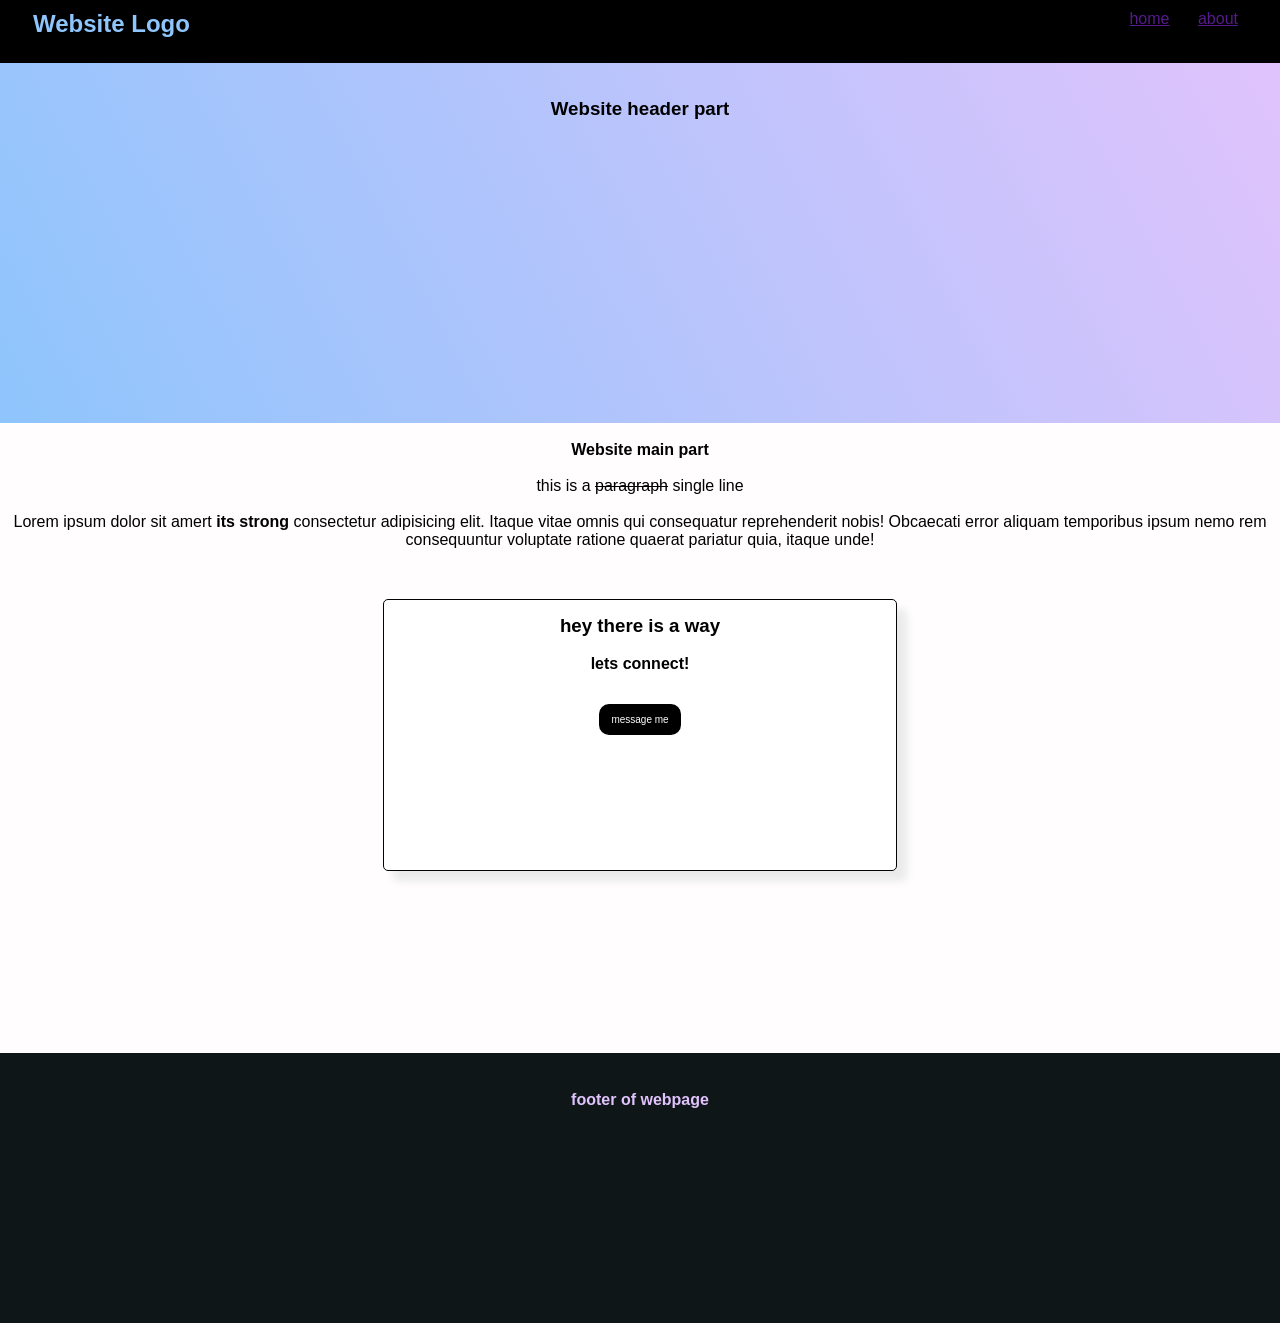
==== web.html @ 31549b7d "Initial" ====
<!DOCTYPE html>
<html lang="en">
<head>
    <meta charset="UTF-8">
    <meta http-equiv="X-UA-Compatible" content="IE=edge">
    <meta name="viewport" content="widthdevice-width, initial-scale=1.0">
    <title>exampe</title>
    <link rel="stylesheet" href="style.css">
</head>
<body>
    <!--the first section is the navigation bar which contains the website logo and other main links-->
    <section class="nav">
        <div class="logo"><h1>Website Logo</h1></div>
        <div class="nav-left">
           <a href="">home</a>
           <a href="">about</a>
            
        </div>
        
    </section>

    <!--the header section is the area where the most thrilling part is displayed. it can be video,image,corousels,etc..-->

    <section class="header">
        <h3>Website header part</h3>
    </section>

    <!--so called  main.. i just named it lol! :) -->

    <section class="main">
        <br><!--lets get a line break just for boootification....-->

        <!--h4 stands for the default heading of size 4th as of a heading text it can from h1 to h6-->
        <h4>Website main part</h4>

        <br><!--again lets take a break-->

        <p>this is a <strike>paragraph</strike> single line </p>
        <br><!--and again :) -->

        <p>Lorem ipsum dolor sit amert <strong>its strong </strong> consectetur adipisicing elit. Itaque vitae omnis qui consequatur reprehenderit nobis! Obcaecati error aliquam temporibus ipsum nemo rem consequuntur voluptate ratione quaerat pariatur quia, itaque unde!</p>
    
        <!--a div is a division or a collection of certain elements.. its a small group-->
        <div class="inside-div">
            <h3>hey there is a way</h3>
            <br>
            <h4>lets connect!</h4>
            <br><br>
            <!--this is how you can include a link to other page or to some divs or sections in the same page-->
            <a id="connect" href="" >message me</a>

        </div>

    </section>
    <!--lol dont stop!!! just create as much sections as you need... explore the process dude..-->
    
    
    
    <section class="footer">
        <br>
        <h4>footer of webpage</h4>
    </section>
</body>
</html>
---- style.css ----
*{
    padding: 0%;
    margin: 0%;
    font-family: 'Lucida Sans', 'Lucida Sans Regular', 'Lucida Grande', 'Lucida Sans Unicode', Geneva, Verdana, sans-serif;
    scroll-behavior: smooth;
}

/* the 3 code collections below is for styling the scrollbar*/
body::-webkit-scrollbar {
    width: 0px;
}

::-webkit-scrollbar-thumb {
     background:  rgb(255 204 62);;
     border-radius: 50px;
}

::-webkit-scrollbar-track {
     background: #ffffff; 
}

/* style code for the nav section*/
.nav{
    width: 100%;
    height: 7vh;
    display: inline-flex;
    background-color: black;
    flex-direction: row;
}

.logo{
    width: 30%;
}

.nav-left{
    margin-right: 30px;
    width: 70%;
    text-align: right;
    
}

.nav-left a{
    display: inline-flex;
    padding: 10px 12px;
}

.nav h1{padding-left: 3px;
    color: #8EC5FC;
    padding-top: 10px;
    margin-left: 30px;
}

/* style code for the header section*/
.header{    
    height:40vh;
    
       
    /*
    background: url(images/header.png);
    background-position: center;
    background-repeat: no-repeat;
    background-size: cover;
 */
    background-color: #8EC5FC;
    background-image: linear-gradient(62deg, #8EC5FC 0%, #E0C3FC 100%);
    
    margin: auto;
    display: flexbox;
}

.header h3{
    padding-top: 35px;
    text-align: center;
}

/* style code for the main section*/

.main{
text-align: center;
min-height: 70vh;
height: max-content;
justify-content: center;
background-color: #fffdfd;
}

.inside-div{
    min-height: 30vh;
    height: auto;
    margin:50px auto;
    width: 40%;
    background-color: rgb(255, 255, 255);
    justify-content: center;
    border: .3px solid rgb(3, 3, 3);
    border-radius: 5px;
    box-shadow: 10px 10px 8px #eaeaea;;
    
}

.inside-div h3{
    margin-top: 15px;
}


.inside-div a{
    padding: 10px 12px;
    border-radius: 10px;
    background-color: black;
    text-decoration:none;
    color: white;
    font-size: 10px;
    
}
/*your space to style*/



/*your space to style*/
.footer{
    min-height: 30vh;
    text-align: center;
    color: #E0C3FC;
    background-color: rgb(15, 22, 24);
}

.footer h4{
    padding-top: 20px;
}
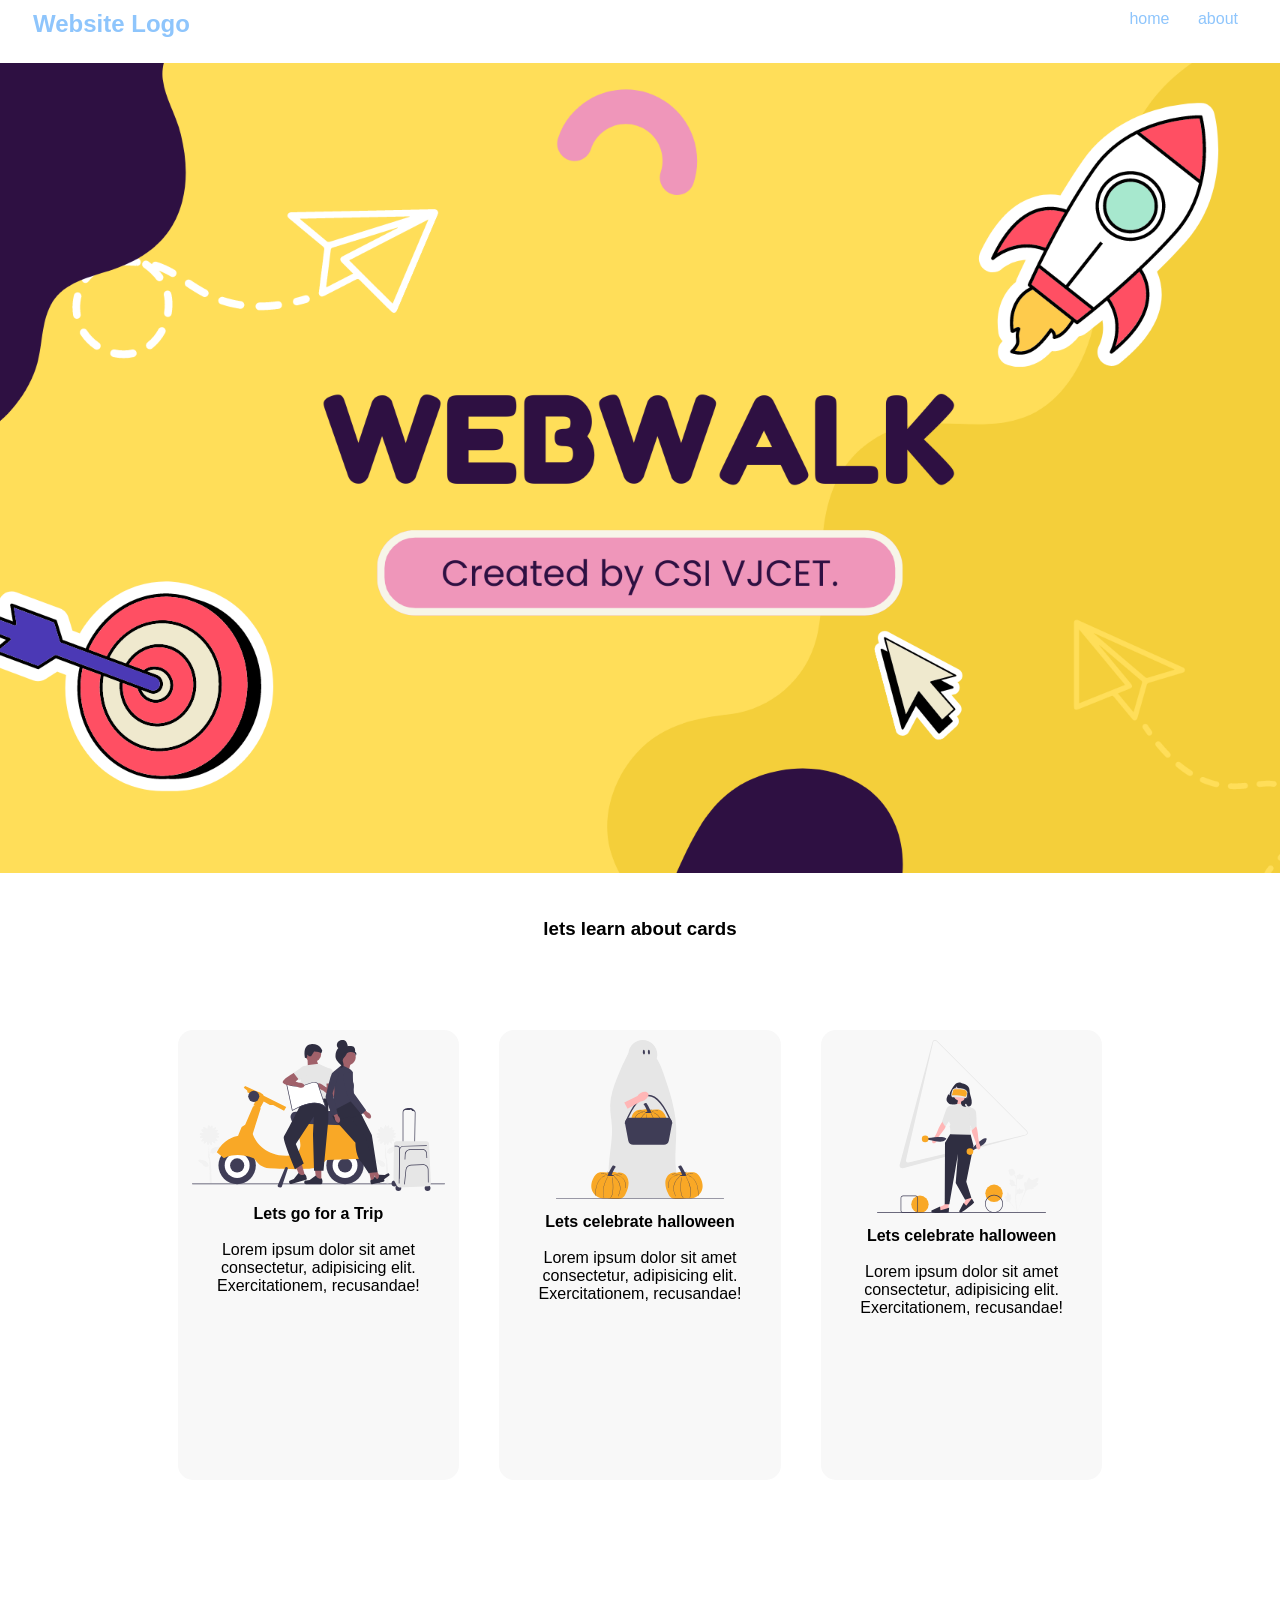
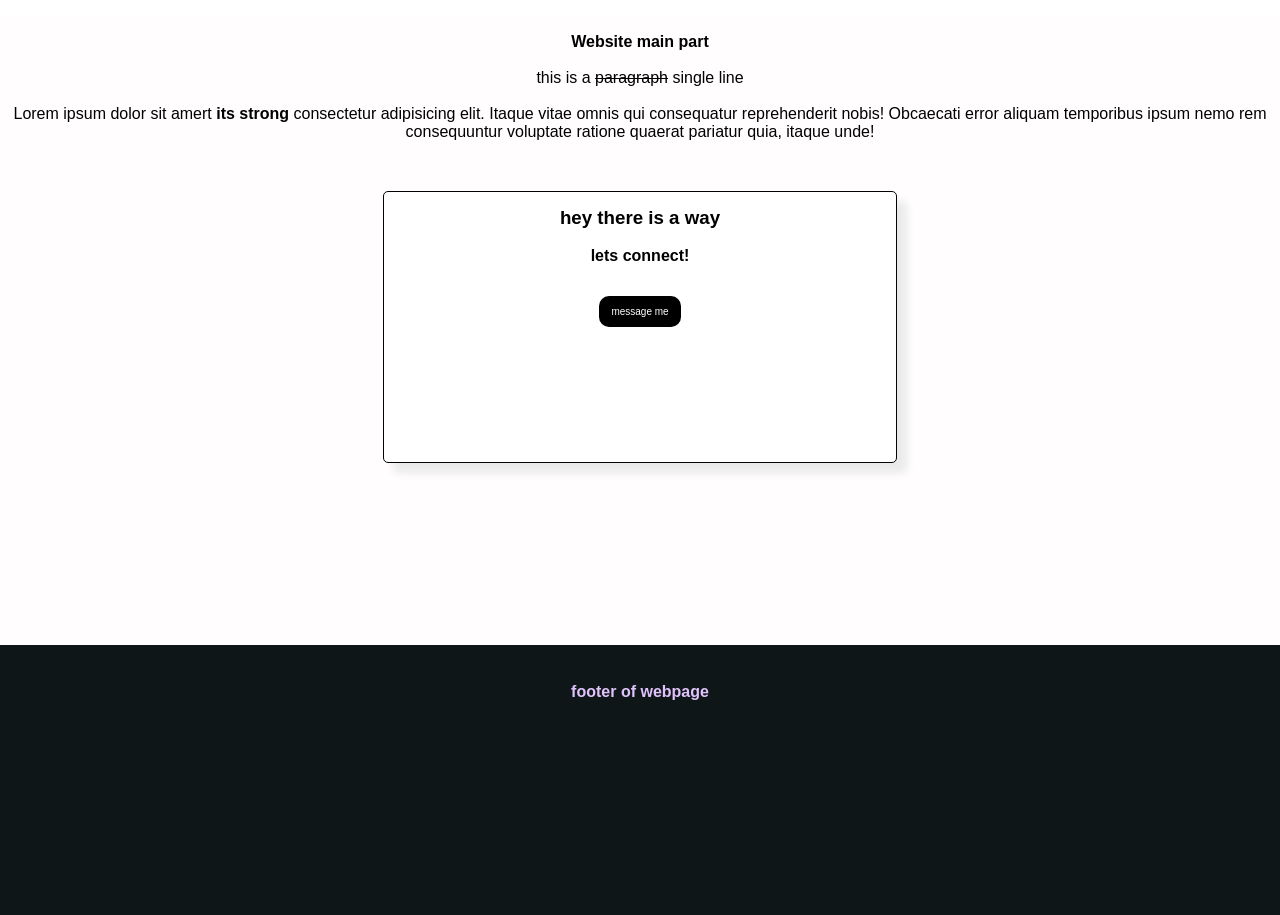
==== commit d2be347b: "initil" ====
--- a/web.html
+++ b/web.html
@@ -22,10 +22,45 @@
     <!--the header section is the area where the most thrilling part is displayed. it can be video,image,corousels,etc..-->
 
     <section class="header">
-        <h3>Website header part</h3>
+        <!-- Nothing to type-->
     </section>
+    
+    <!-- lets create some cards :) -->
+     
+    <section class="cards_space">
+        <h3>lets learn about cards</h3>
+        <div class="cards">
+            <div>
+                <img class="card_img" src="/images/undraw_traveling_re_s0cf.svg    " alt="">
+                <br>
+                <h4>Lets go for a Trip</h4>
+                <br>
+                <p>Lorem ipsum dolor sit amet consectetur, adipisicing elit. Exercitationem, recusandae!</p>
+            </div>
+            <div>
+                <img id="halloween" class="card_img" src="/images/undraw_halloween_re_2kq1.svg" alt="">
+                <br>
+                <h4>Lets celebrate halloween</h4>
+                <br>
+                <p>Lorem ipsum dolor sit amet consectetur, adipisicing elit. Exercitationem, recusandae!</p>
+            </div>
+            <div>
+                <!-- copy the content of above div-->
+                <!--
+                    make img src="/images/undraw_game_world_re_e44j.svg"
+                -->
+                <img id="halloween" class="card_img" src="/images/undraw_game_world_re_e44j.svg" alt="">
+                <br>
+                <h4>Lets celebrate halloween</h4>
+                <br>
+                <p>Lorem ipsum dolor sit amet consectetur, adipisicing elit. Exercitationem, recusandae!</p>
+            </div>
 
-    <!--so called  main.. i just named it lol! :) -->
+        </div>
+        
+
+     </section>
+    
 
     <section class="main">
         <br><!--lets get a line break just for boootification....-->
@@ -55,7 +90,6 @@
     <!--lol dont stop!!! just create as much sections as you need... explore the process dude..-->
     
     
-    
     <section class="footer">
         <br>
         <h4>footer of webpage</h4>
--- a/style.css
+++ b/style.css
@@ -24,7 +24,6 @@
     width: 100%;
     height: 7vh;
     display: inline-flex;
-    background-color: black;
     flex-direction: row;
 }
 
@@ -42,6 +41,8 @@
 .nav-left a{
     display: inline-flex;
     padding: 10px 12px;
+    color: #8EC5FC;
+    text-decoration: none;
 }
 
 .nav h1{padding-left: 3px;
@@ -52,24 +53,59 @@
 
 /* style code for the header section*/
 .header{    
-    height:40vh;
-    
-       
-    /*
-    background: url(images/header.png);
+    height:90vh;
+    background: url(images/0header.png);
     background-position: center;
     background-repeat: no-repeat;
     background-size: cover;
- */
-    background-color: #8EC5FC;
-    background-image: linear-gradient(62deg, #8EC5FC 0%, #E0C3FC 100%);
-    
     margin: auto;
-    display: flexbox;
+   
 }
 
 .header h3{
     padding-top: 35px;
+    text-align: center;
+}
+/* style code for the cards section*/
+.cards_space{
+    min-height: 60vh;
+    
+}
+.cards_space h3{
+    text-align: center;
+    margin: 5vh auto;
+}
+.cards{
+    display: flex;
+    min-height: 70vh;
+    margin: auto;
+    flex-direction: row;
+    flex-wrap: nowrap;
+    justify-content: center;
+    
+}
+.card_img{
+    margin: 10px auto;
+    width: 90%;
+    height: auto;
+    text-align: center;
+   
+    
+}
+/* style code for image with halloween id*/
+#halloween{
+    height: min-content;
+    width:60%;
+    height: auto;
+
+}
+/* common styles for all cards*/
+.cards>div{
+    width: 22%;
+    height: 50vh;
+    background-color: #f8f8f8;
+    margin: 5vh 20px;
+    border-radius: 15px;
     text-align: center;
 }
 
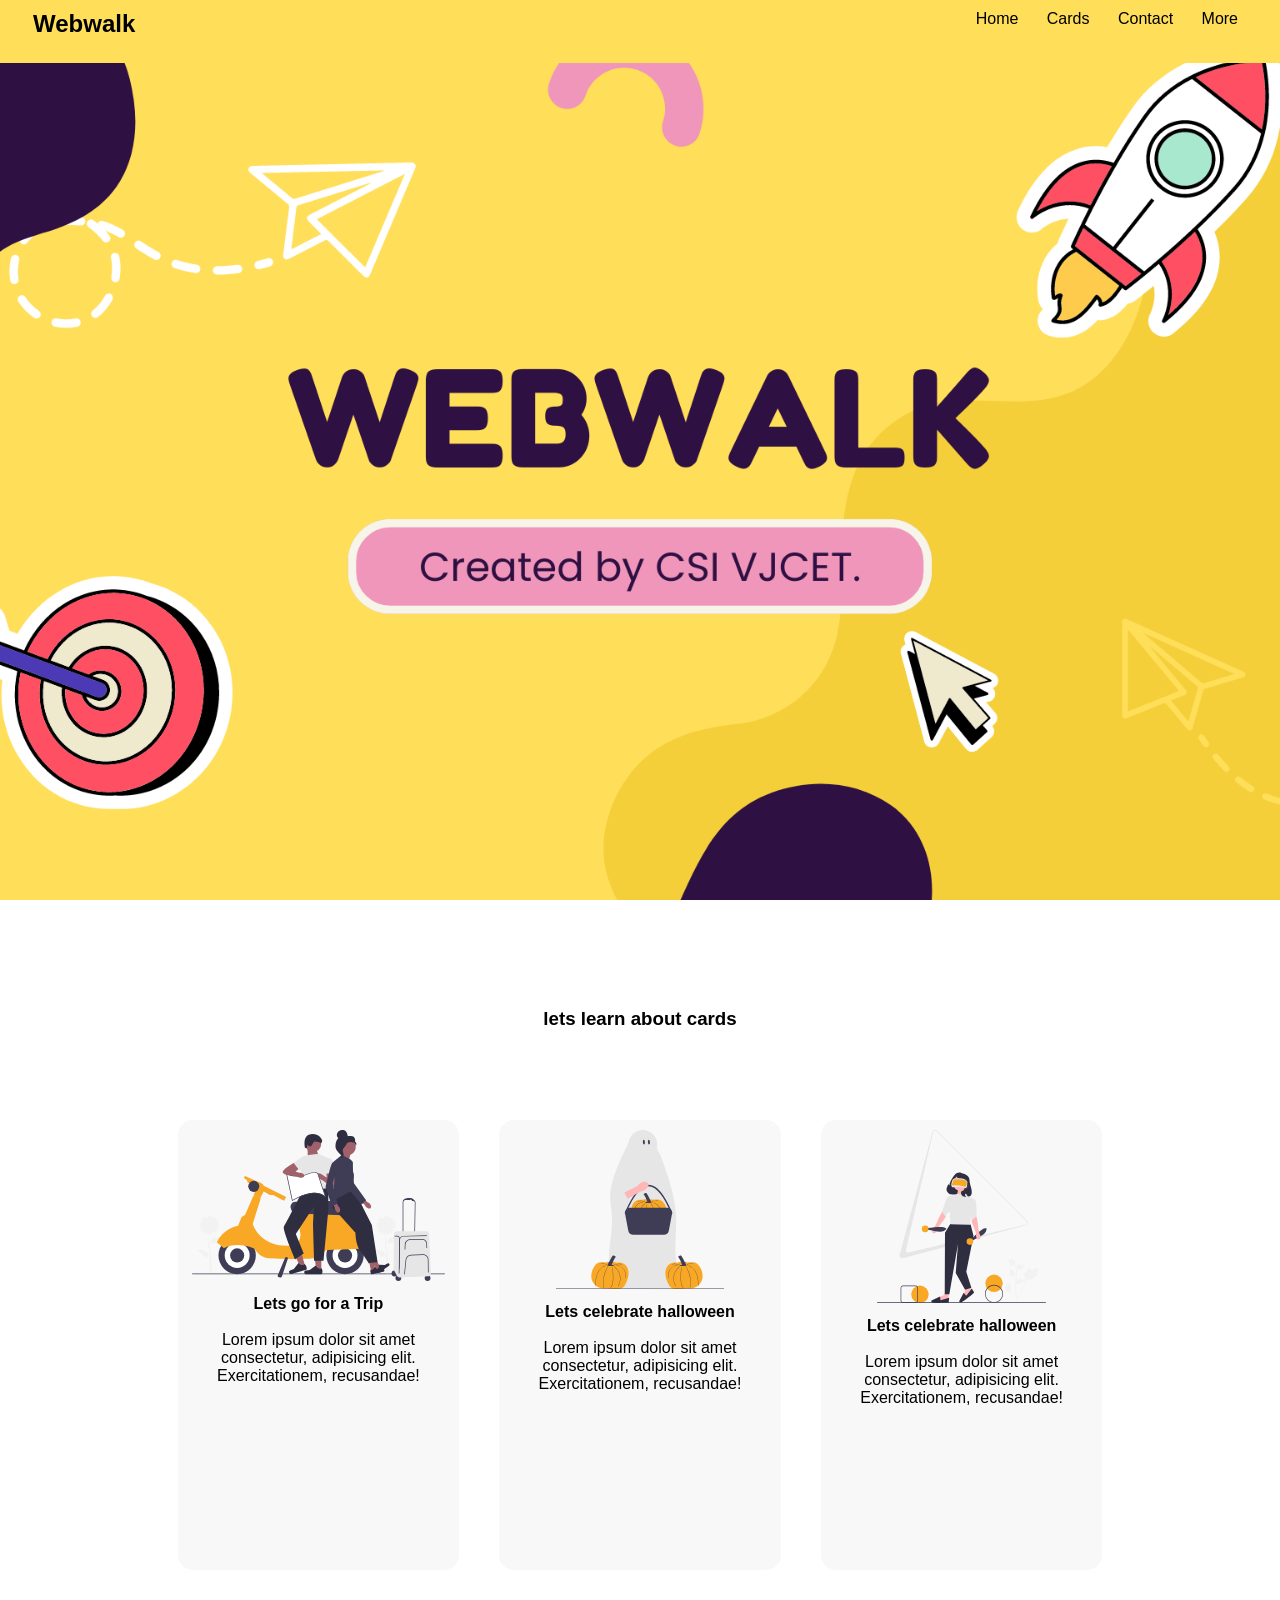
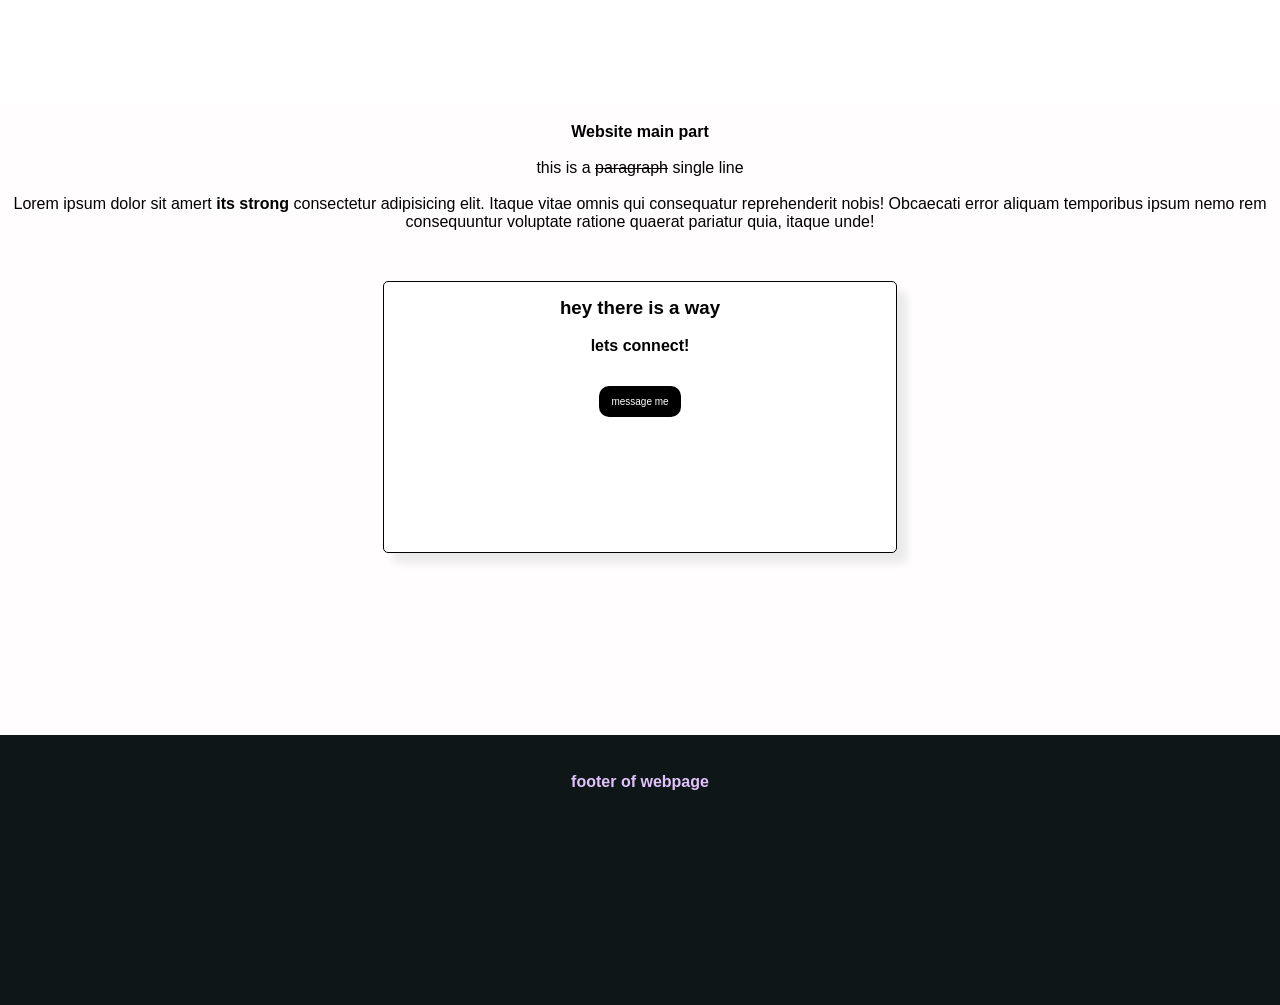
==== commit 7eda381a: "yep" ====
--- a/web.html
+++ b/web.html
@@ -10,24 +10,25 @@
 <body>
     <!--the first section is the navigation bar which contains the website logo and other main links-->
     <section class="nav">
-        <div class="logo"><h1>Website Logo</h1></div>
+        <div class="logo"><h1>Webwalk</h1></div>
         <div class="nav-left">
-           <a href="">home</a>
-           <a href="">about</a>
-            
+           <a href="#home">Home</a>
+           <a href="#cards">Cards</a>
+           <a href="">Contact</a> 
+           <a href="">More</a>
         </div>
         
     </section>
 
     <!--the header section is the area where the most thrilling part is displayed. it can be video,image,corousels,etc..-->
 
-    <section class="header">
+    <section class="header" id="home">
         <!-- Nothing to type-->
     </section>
     
     <!-- lets create some cards :) -->
      
-    <section class="cards_space">
+    <section id="cards" class="cards_space">
         <h3>lets learn about cards</h3>
         <div class="cards">
             <div>
--- a/style.css
+++ b/style.css
@@ -25,6 +25,7 @@
     height: 7vh;
     display: inline-flex;
     flex-direction: row;
+    background: rgb(255 222 89);
 }
 
 .logo{
@@ -41,25 +42,25 @@
 .nav-left a{
     display: inline-flex;
     padding: 10px 12px;
-    color: #8EC5FC;
+    color: #000000;
     text-decoration: none;
 }
 
 .nav h1{padding-left: 3px;
-    color: #8EC5FC;
+    color: #000000;
     padding-top: 10px;
     margin-left: 30px;
 }
 
 /* style code for the header section*/
 .header{    
-    height:90vh;
+    height:100vh;
     background: url(images/0header.png);
     background-position: center;
     background-repeat: no-repeat;
     background-size: cover;
     margin: auto;
-   
+   background-attachment: fixed;
 }
 
 .header h3{
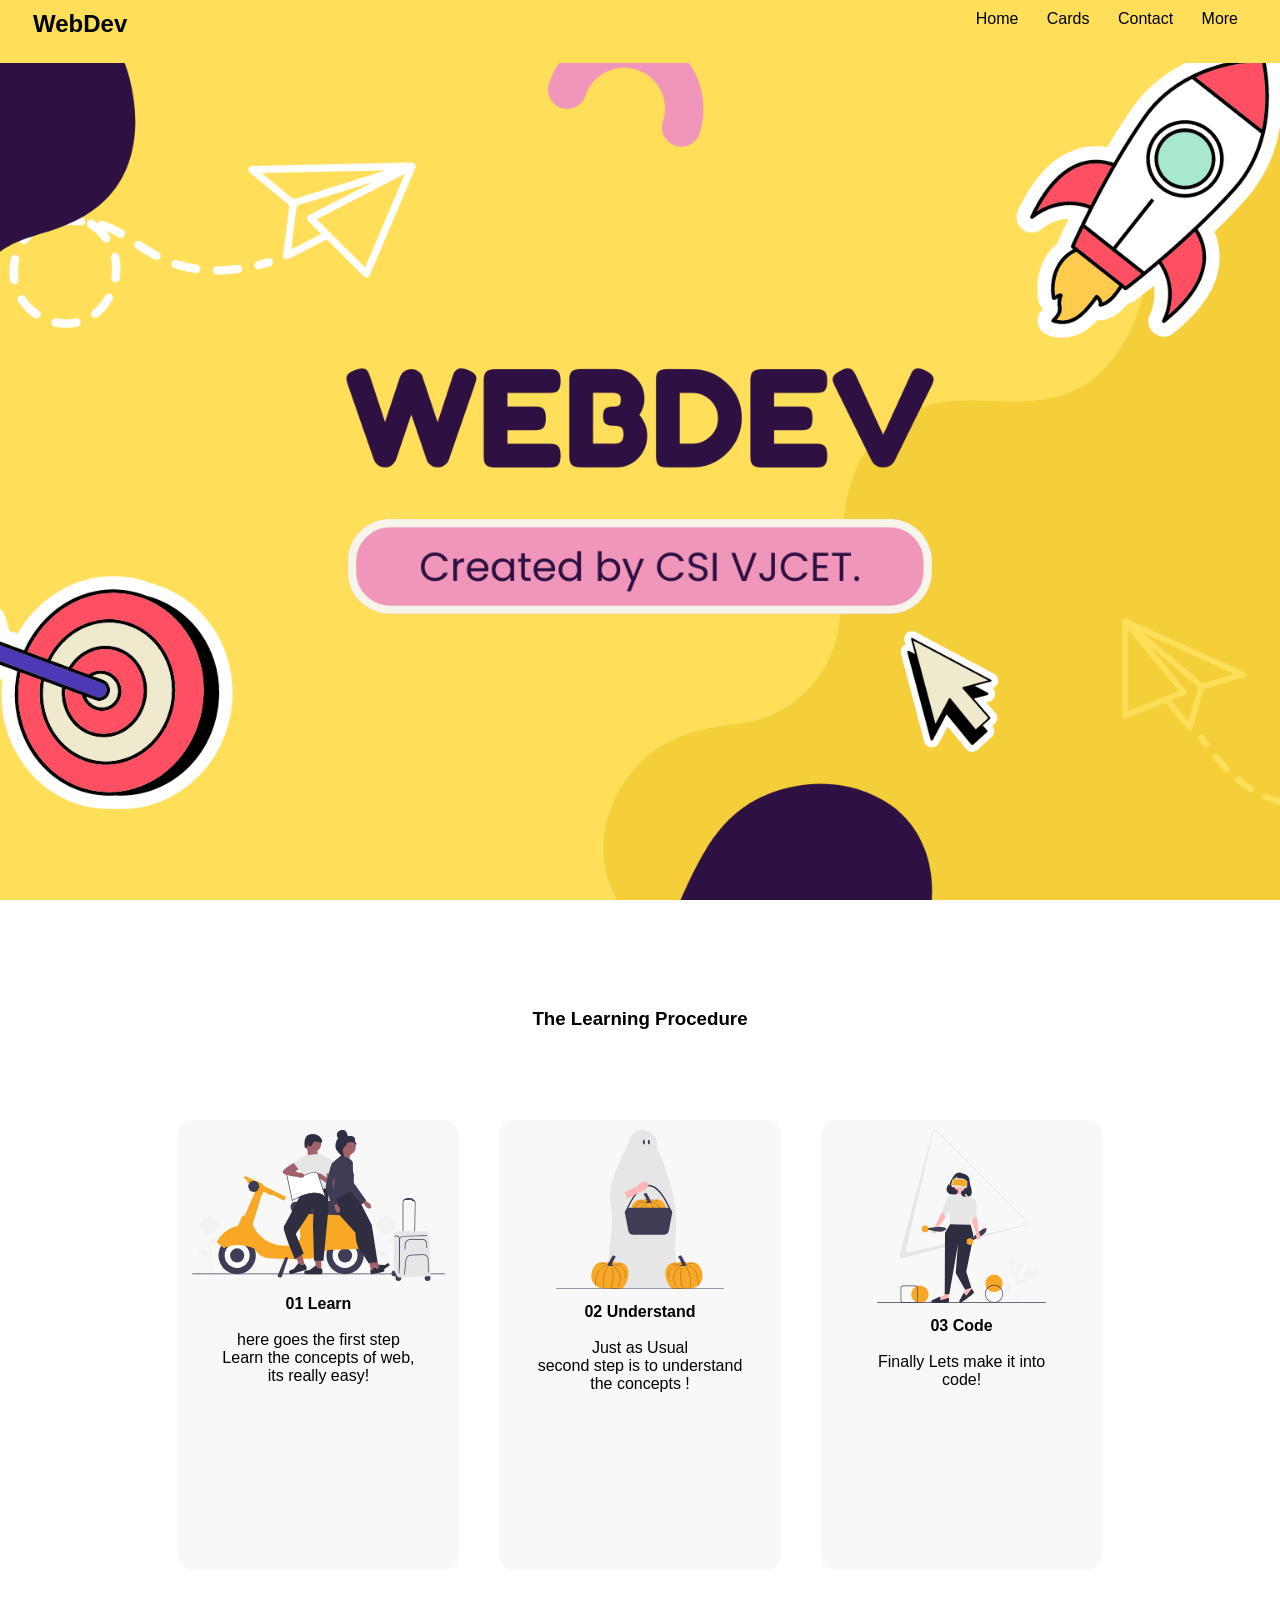
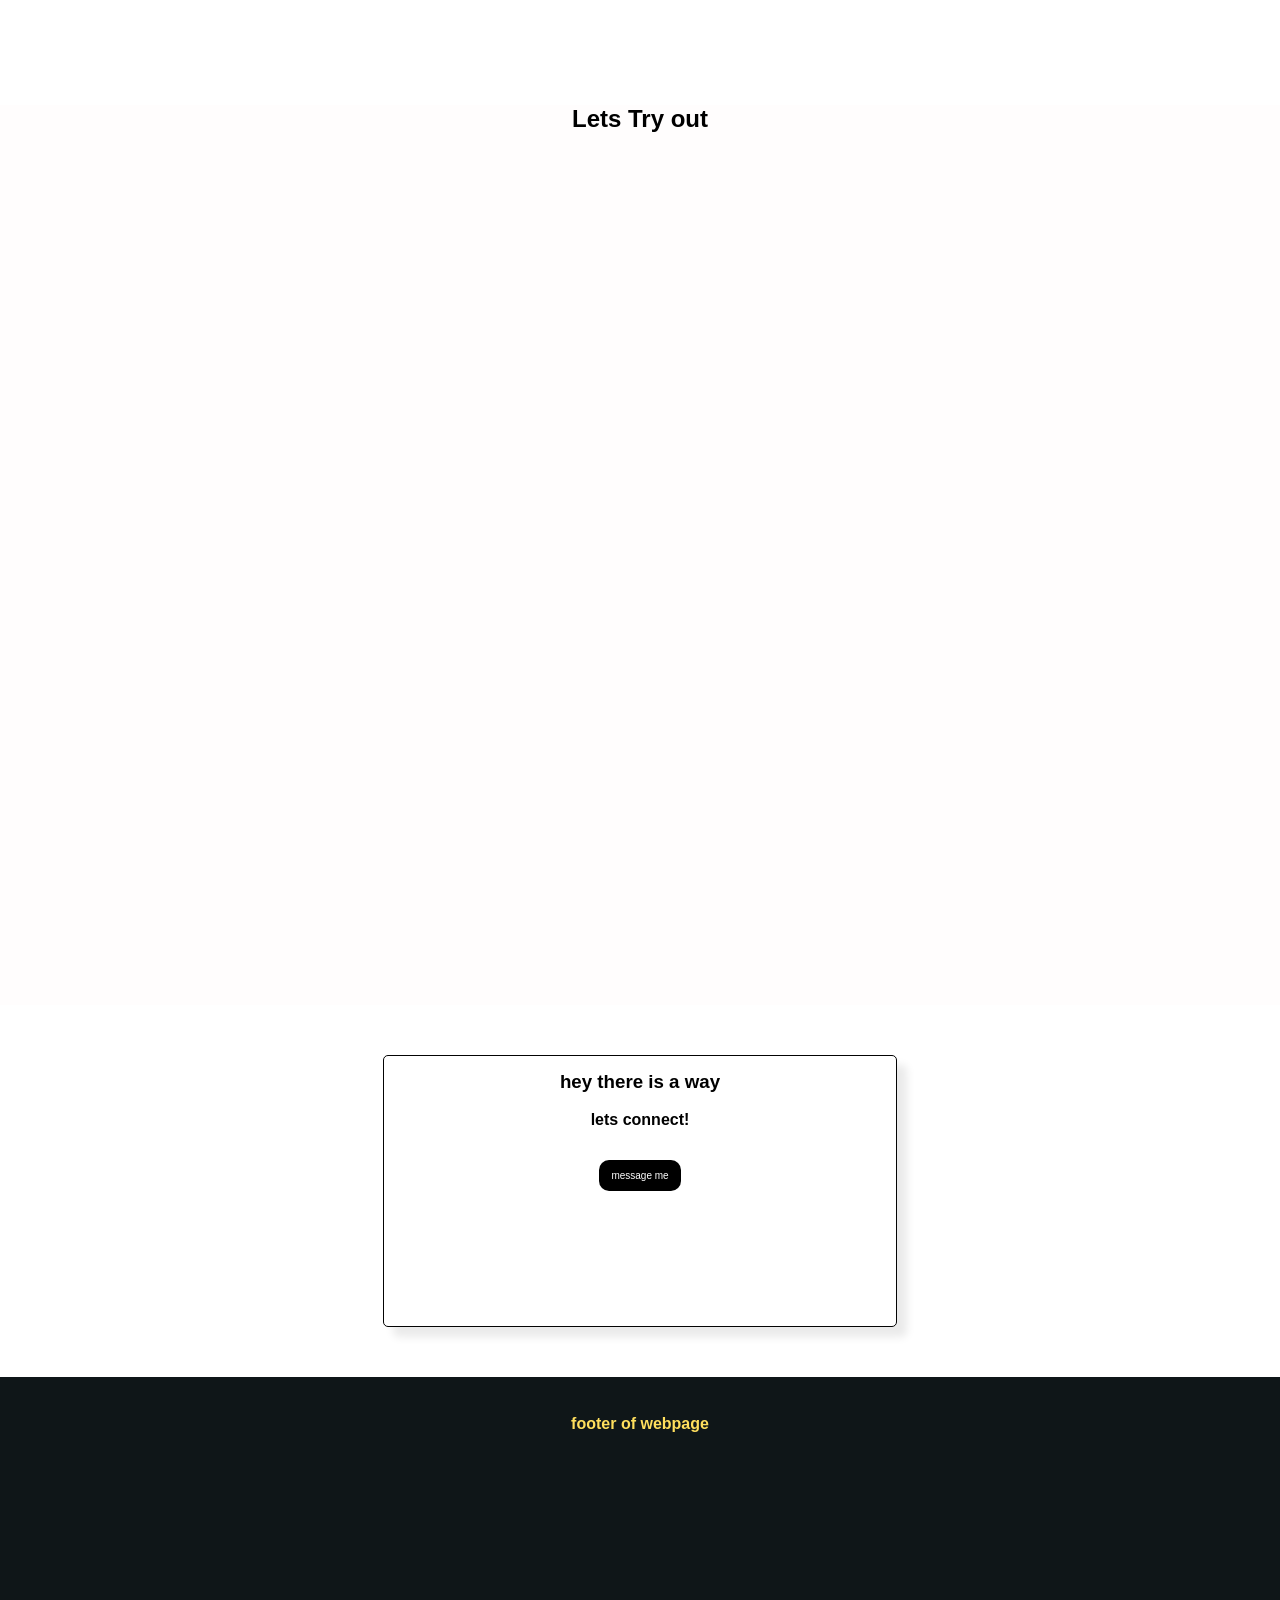
==== commit 4e4788de: "n" ====
--- a/web.html
+++ b/web.html
@@ -4,13 +4,13 @@
     <meta charset="UTF-8">
     <meta http-equiv="X-UA-Compatible" content="IE=edge">
     <meta name="viewport" content="widthdevice-width, initial-scale=1.0">
-    <title>exampe</title>
+    <title>WebDev</title>
     <link rel="stylesheet" href="style.css">
 </head>
 <body>
     <!--the first section is the navigation bar which contains the website logo and other main links-->
     <section class="nav">
-        <div class="logo"><h1>Webwalk</h1></div>
+        <div class="logo"><h1>WebDev</h1></div>
         <div class="nav-left">
            <a href="#home">Home</a>
            <a href="#cards">Cards</a>
@@ -29,21 +29,21 @@
     <!-- lets create some cards :) -->
      
     <section id="cards" class="cards_space">
-        <h3>lets learn about cards</h3>
+        <h3>The Learning Procedure</h3>
         <div class="cards">
             <div>
                 <img class="card_img" src="/images/undraw_traveling_re_s0cf.svg    " alt="">
                 <br>
-                <h4>Lets go for a Trip</h4>
+                <h4>01 Learn</h4>
                 <br>
-                <p>Lorem ipsum dolor sit amet consectetur, adipisicing elit. Exercitationem, recusandae!</p>
+                <p>here goes the first step <br> Learn the concepts of web,<br> its really easy!</p>
             </div>
             <div>
                 <img id="halloween" class="card_img" src="/images/undraw_halloween_re_2kq1.svg" alt="">
                 <br>
-                <h4>Lets celebrate halloween</h4>
+                <h4>02 Understand</h4>
                 <br>
-                <p>Lorem ipsum dolor sit amet consectetur, adipisicing elit. Exercitationem, recusandae!</p>
+                <p>Just as Usual <br>second step is to understand <br>  the concepts !</p>
             </div>
             <div>
                 <!-- copy the content of above div-->
@@ -52,45 +52,54 @@
                 -->
                 <img id="halloween" class="card_img" src="/images/undraw_game_world_re_e44j.svg" alt="">
                 <br>
-                <h4>Lets celebrate halloween</h4>
+                <h4>03 Code</h4>
                 <br>
-                <p>Lorem ipsum dolor sit amet consectetur, adipisicing elit. Exercitationem, recusandae!</p>
+                <p>Finally Lets make it into <br> code!</p>
             </div>
 
         </div>
         
 
      </section>
+    <!-- Tryout Area -->
+
+    <section class="tryout">
+        
+        <h1>Lets Try out</h1>
+
+
+
+
+
+
+
+
+
+
+
+
+
+
+
+
+        
+
+    </section>
+    <!--lol dont stop!!! just create as much sections as you need... explore the process dude..-->
     
-
-    <section class="main">
-        <br><!--lets get a line break just for boootification....-->
-
-        <!--h4 stands for the default heading of size 4th as of a heading text it can from h1 to h6-->
-        <h4>Website main part</h4>
-
-        <br><!--again lets take a break-->
-
-        <p>this is a <strike>paragraph</strike> single line </p>
-        <br><!--and again :) -->
-
-        <p>Lorem ipsum dolor sit amert <strong>its strong </strong> consectetur adipisicing elit. Itaque vitae omnis qui consequatur reprehenderit nobis! Obcaecati error aliquam temporibus ipsum nemo rem consequuntur voluptate ratione quaerat pariatur quia, itaque unde!</p>
-    
-        <!--a div is a division or a collection of certain elements.. its a small group-->
+    <section>
         <div class="inside-div">
             <h3>hey there is a way</h3>
             <br>
             <h4>lets connect!</h4>
             <br><br>
             <!--this is how you can include a link to other page or to some divs or sections in the same page-->
-            <a id="connect" href="" >message me</a>
-
+            <a id="connect" href="https://www.instagram.com/csivjcet/" >message me</a>
+    
         </div>
-
     </section>
-    <!--lol dont stop!!! just create as much sections as you need... explore the process dude..-->
-    
-    
+    <!--a div is a division or a collection of certain elements.. its a small group-->
+  
     <section class="footer">
         <br>
         <h4>footer of webpage</h4>
--- a/style.css
+++ b/style.css
@@ -110,16 +110,60 @@
     text-align: center;
 }
 
-/* style code for the main section*/
-
-.main{
+/* style code for tryout section*/
+
+.tryout{
 text-align: center;
-min-height: 70vh;
+min-height: 100vh;
 height: max-content;
 justify-content: center;
 background-color: #fffdfd;
 }
 
+/*your space to style*/
+
+
+
+
+
+
+
+
+
+
+
+
+
+
+
+
+
+
+
+
+
+
+
+
+
+
+
+
+
+
+
+
+
+
+
+
+
+
+
+
+
+
+/*your space to style*/
 .inside-div{
     min-height: 30vh;
     height: auto;
@@ -130,7 +174,7 @@
     border: .3px solid rgb(3, 3, 3);
     border-radius: 5px;
     box-shadow: 10px 10px 8px #eaeaea;;
-    
+    text-align: center;
 }
 
 .inside-div h3{
@@ -147,15 +191,11 @@
     font-size: 10px;
     
 }
-/*your space to style*/
-
-
-
-/*your space to style*/
+
 .footer{
     min-height: 30vh;
     text-align: center;
-    color: #E0C3FC;
+    color: #ffdf5d;
     background-color: rgb(15, 22, 24);
 }
 
